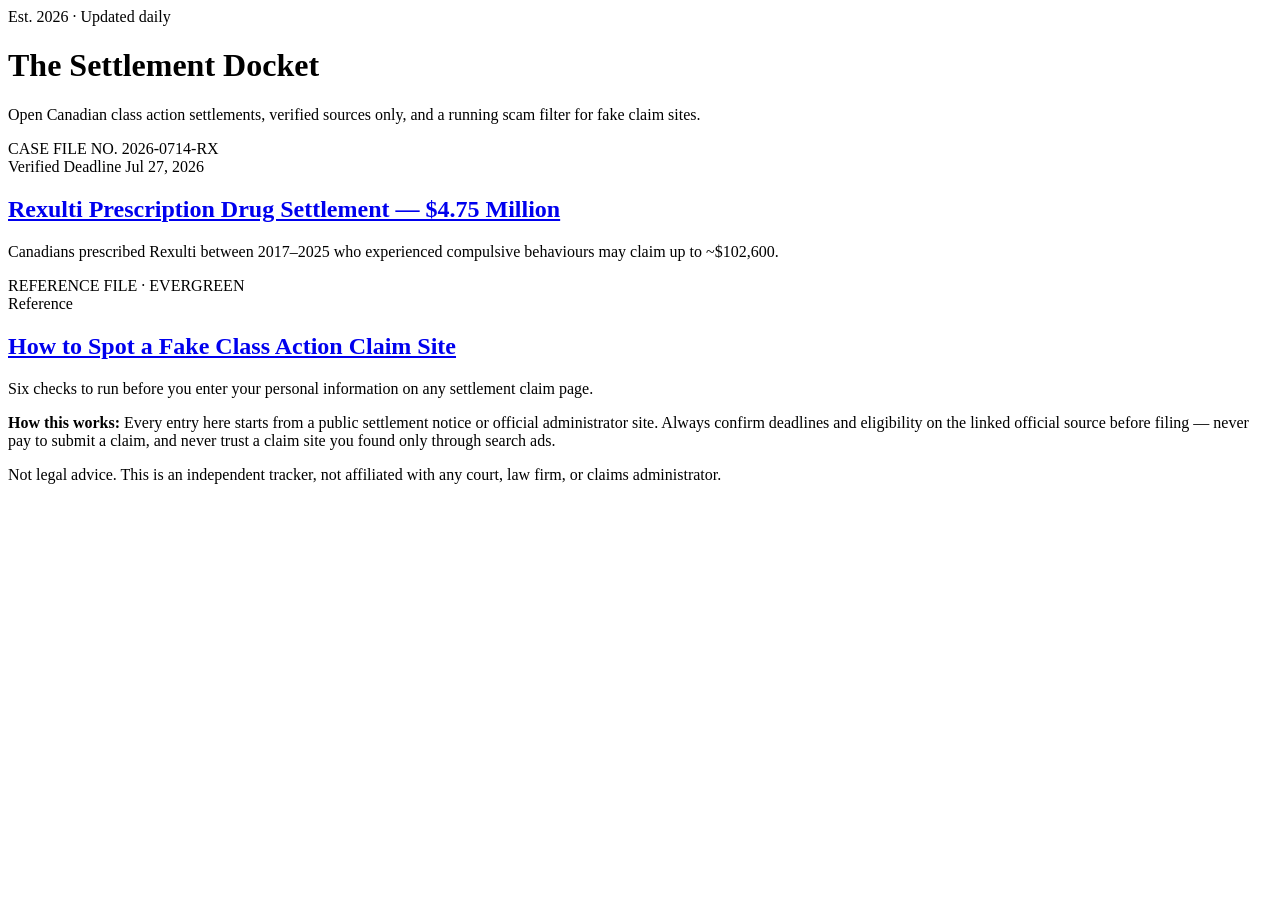
==== index.html @ 6e165eff "Add files via upload" ====
<!DOCTYPE html>
<html lang="en">
<head>
<meta charset="UTF-8">
<meta name="viewport" content="width=device-width, initial-scale=1.0">
<title>The Settlement Docket — Canadian Class Action Tracker</title>
<meta name="description" content="Plain-language tracking of open Canadian class action settlements, with a scam filter for fake claim sites. Updated daily.">
<link rel="preconnect" href="https://fonts.googleapis.com">
<link href="https://fonts.googleapis.com/css2?family=Source+Serif+4:wght@400;600;700&family=Courier+Prime:wght@400;700&display=swap" rel="stylesheet">
<link rel="stylesheet" href="assets/style.css">
</head>
<body>

<div class="wrap">
  <header class="masthead">
    <div class="eyebrow">Est. 2026 · Updated daily</div>
    <h1>The Settlement Docket</h1>
    <p class="tagline">Open Canadian class action settlements, verified sources only, and a running scam filter for fake claim sites.</p>
  </header>

  <div id="case-list">
    <!-- CASE_FILES_START -->
    <div class="case-file">
      <div class="case-number">CASE FILE NO. 2026-0714-RX</div>
      <span class="stamp verified">Verified</span> <span class="stamp deadline">Deadline Jul 27, 2026</span>
      <h2><a href="posts/rexulti-settlement-2026.html">Rexulti Prescription Drug Settlement — $4.75 Million</a></h2>
      <p class="summary">Canadians prescribed Rexulti between 2017–2025 who experienced compulsive behaviours may claim up to ~$102,600.</p>
    </div>
    <div class="case-file">
      <div class="case-number">REFERENCE FILE · EVERGREEN</div>
      <span class="stamp verified">Reference</span>
      <h2><a href="posts/spot-a-fake-settlement-site.html">How to Spot a Fake Class Action Claim Site</a></h2>
      <p class="summary">Six checks to run before you enter your personal information on any settlement claim page.</p>
    </div>
    <!-- CASE_FILES_END -->
  </div>

  <footer>
    <p><strong>How this works:</strong> Every entry here starts from a public settlement notice or official administrator site. Always confirm deadlines and eligibility on the linked official source before filing — never pay to submit a claim, and never trust a claim site you found only through search ads.</p>
    <p>Not legal advice. This is an independent tracker, not affiliated with any court, law firm, or claims administrator.</p>
  </footer>
</div>

</body>
</html>
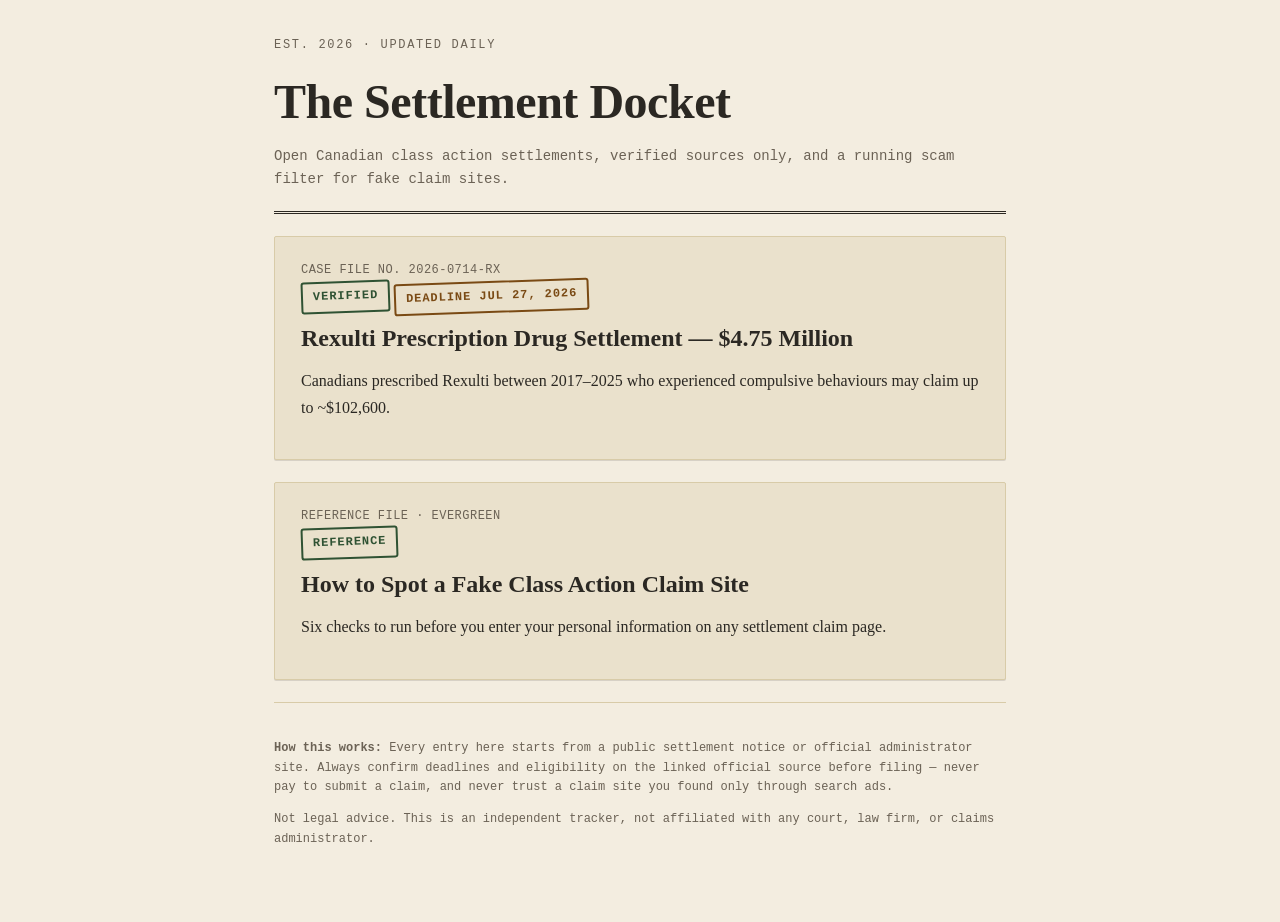
==== commit d8284a6f: "Update links to use relative paths in index.html" ====
--- a/index.html
+++ b/index.html
@@ -7,7 +7,7 @@
 <meta name="description" content="Plain-language tracking of open Canadian class action settlements, with a scam filter for fake claim sites. Updated daily.">
 <link rel="preconnect" href="https://fonts.googleapis.com">
 <link href="https://fonts.googleapis.com/css2?family=Source+Serif+4:wght@400;600;700&family=Courier+Prime:wght@400;700&display=swap" rel="stylesheet">
-<link rel="stylesheet" href="assets/style.css">
+<link rel="stylesheet" href="style.css">
 </head>
 <body>
 
@@ -23,13 +23,13 @@
     <div class="case-file">
       <div class="case-number">CASE FILE NO. 2026-0714-RX</div>
       <span class="stamp verified">Verified</span> <span class="stamp deadline">Deadline Jul 27, 2026</span>
-      <h2><a href="posts/rexulti-settlement-2026.html">Rexulti Prescription Drug Settlement — $4.75 Million</a></h2>
+      <h2><a href="rexulti-settlement-2026.html">Rexulti Prescription Drug Settlement — $4.75 Million</a></h2>
       <p class="summary">Canadians prescribed Rexulti between 2017–2025 who experienced compulsive behaviours may claim up to ~$102,600.</p>
     </div>
     <div class="case-file">
       <div class="case-number">REFERENCE FILE · EVERGREEN</div>
       <span class="stamp verified">Reference</span>
-      <h2><a href="posts/spot-a-fake-settlement-site.html">How to Spot a Fake Class Action Claim Site</a></h2>
+      <h2><a href="spot-a-fake-settlement-site.html">How to Spot a Fake Class Action Claim Site</a></h2>
       <p class="summary">Six checks to run before you enter your personal information on any settlement claim page.</p>
     </div>
     <!-- CASE_FILES_END -->
--- a/style.css
+++ b/style.css
@@ -0,0 +1,145 @@
+/* ============================================================
+   THE SETTLEMENT DOCKET — design tokens
+   Motif: case file / official notice. Every visual choice ties
+   back to how real settlement paperwork actually looks and works.
+   ============================================================ */
+
+:root {
+  --paper: #F3EDE0;       /* aged manila paper */
+  --paper-2: #EAE1CC;     /* folder tab / card background */
+  --ink: #2B2823;         /* body text, near-black warm charcoal */
+  --brass: #9C7A3C;       /* foil-stamp accent, links, rules */
+  --verified: #2F5233;    /* verified-source stamp */
+  --alert: #A6321B;       /* scam-alert stamp */
+  --deadline: #7A4A14;    /* deadline stamp */
+  --meta: #6B6255;        /* case metadata, secondary text */
+  --line: #D8CBA8;        /* hairline dividers */
+  --shadow: rgba(43,40,35,0.14);
+
+  --font-display: 'Source Serif 4', Georgia, serif;
+  --font-stamp: 'Courier Prime', 'Courier New', monospace;
+  --font-body: 'Source Serif 4', Georgia, serif;
+}
+
+* { box-sizing: border-box; }
+
+body {
+  margin: 0;
+  background: var(--paper);
+  color: var(--ink);
+  font-family: var(--font-body);
+  line-height: 1.65;
+  -webkit-font-smoothing: antialiased;
+}
+
+a { color: var(--brass); }
+a:focus-visible, button:focus-visible { outline: 2px solid var(--brass); outline-offset: 3px; }
+
+.wrap { max-width: 780px; margin: 0 auto; padding: 0 24px; }
+
+/* ---------- Header / masthead ---------- */
+header.masthead {
+  border-bottom: 3px double var(--ink);
+  padding: 36px 0 20px;
+}
+header.masthead .eyebrow {
+  font-family: var(--font-stamp);
+  font-size: 12px;
+  letter-spacing: 0.14em;
+  text-transform: uppercase;
+  color: var(--meta);
+}
+header.masthead h1 {
+  font-size: clamp(32px, 5vw, 48px);
+  margin: 6px 0 4px;
+  letter-spacing: -0.01em;
+}
+header.masthead p.tagline {
+  font-family: var(--font-stamp);
+  font-size: 14px;
+  color: var(--meta);
+  margin: 0;
+}
+
+/* ---------- Case file cards ---------- */
+.case-file {
+  position: relative;
+  background: var(--paper-2);
+  border: 1px solid var(--line);
+  border-radius: 2px;
+  padding: 24px 26px;
+  margin: 22px 0;
+  box-shadow: 0 1px 0 var(--shadow);
+}
+.case-file .case-number {
+  font-family: var(--font-stamp);
+  font-size: 12px;
+  color: var(--meta);
+  letter-spacing: 0.04em;
+}
+.case-file h2 {
+  margin: 6px 0 10px;
+  font-size: 24px;
+}
+.case-file h2 a { color: var(--ink); text-decoration: none; }
+.case-file h2 a:hover { color: var(--brass); }
+.case-file .summary { margin: 0 0 14px; color: var(--ink); }
+
+/* Stamp badges — rotated ink-stamp look, tied to real status */
+.stamp {
+  display: inline-block;
+  font-family: var(--font-stamp);
+  font-size: 12px;
+  font-weight: 700;
+  letter-spacing: 0.08em;
+  text-transform: uppercase;
+  padding: 4px 10px;
+  border: 2px solid currentColor;
+  border-radius: 3px;
+  transform: rotate(-2deg);
+}
+.stamp.verified { color: var(--verified); }
+.stamp.alert    { color: var(--alert); }
+.stamp.deadline { color: var(--deadline); }
+
+/* ---------- Post page ---------- */
+article.post {
+  padding: 28px 0 60px;
+}
+article.post h1 { font-size: clamp(28px, 4.5vw, 40px); margin-bottom: 6px; }
+article.post .meta-row {
+  font-family: var(--font-stamp);
+  font-size: 12px;
+  color: var(--meta);
+  margin-bottom: 18px;
+}
+article.post .stamp { margin-right: 8px; }
+article.post .body p { margin: 0 0 16px; }
+article.post .verify-box {
+  border-left: 3px solid var(--brass);
+  background: var(--paper-2);
+  padding: 14px 18px;
+  font-family: var(--font-stamp);
+  font-size: 13px;
+  color: var(--meta);
+  margin: 28px 0;
+}
+article.post .verify-box strong { color: var(--ink); }
+
+/* ---------- Footer ---------- */
+footer {
+  border-top: 1px solid var(--line);
+  padding: 24px 0 60px;
+  font-family: var(--font-stamp);
+  font-size: 12px;
+  color: var(--meta);
+}
+
+/* ---------- Responsive ---------- */
+@media (max-width: 480px) {
+  .case-file { padding: 18px 16px; }
+}
+
+@media (prefers-reduced-motion: reduce) {
+  * { transition: none !important; }
+}
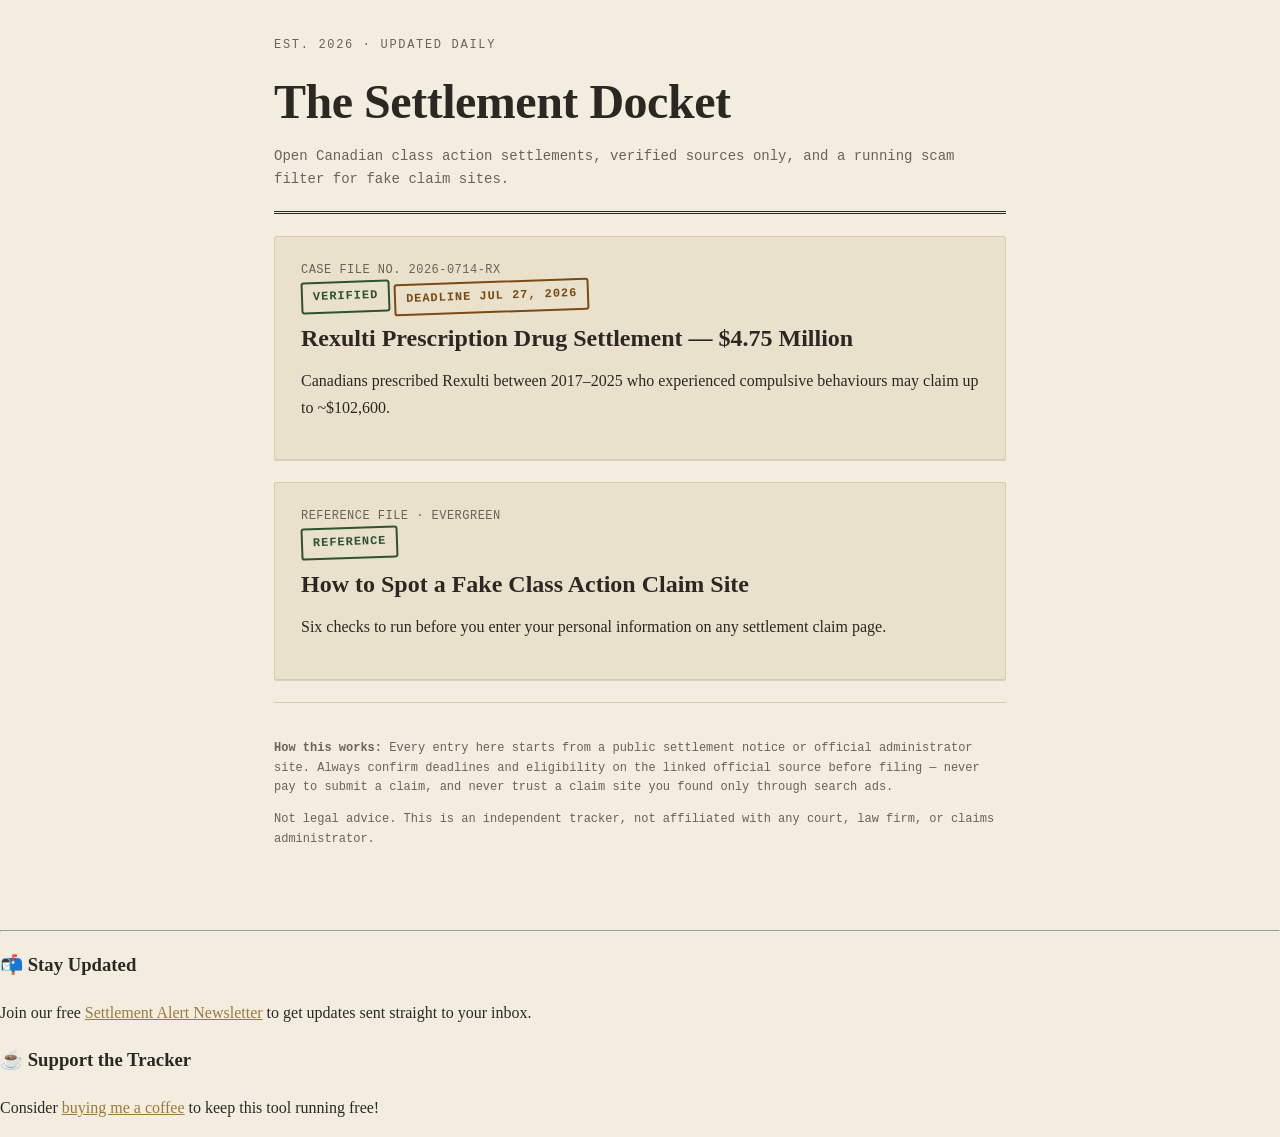
==== commit 3cc4b119: "chore: auto-update daily settlement data with placeholder monetization [skip ci]" ====
--- a/index.html
+++ b/index.html
@@ -43,3 +43,4 @@
 
 </body>
 </html>
+<hr><h3>📬 Stay Updated</h3><p>Join our free <a href='https://your-future-newsletter.com'>Settlement Alert Newsletter</a> to get updates sent straight to your inbox.</p><h3>☕ Support the Tracker</h3><p>Consider <a href='https://your-future-donation-page.com'>buying me a coffee</a> to keep this tool running free!</p>
